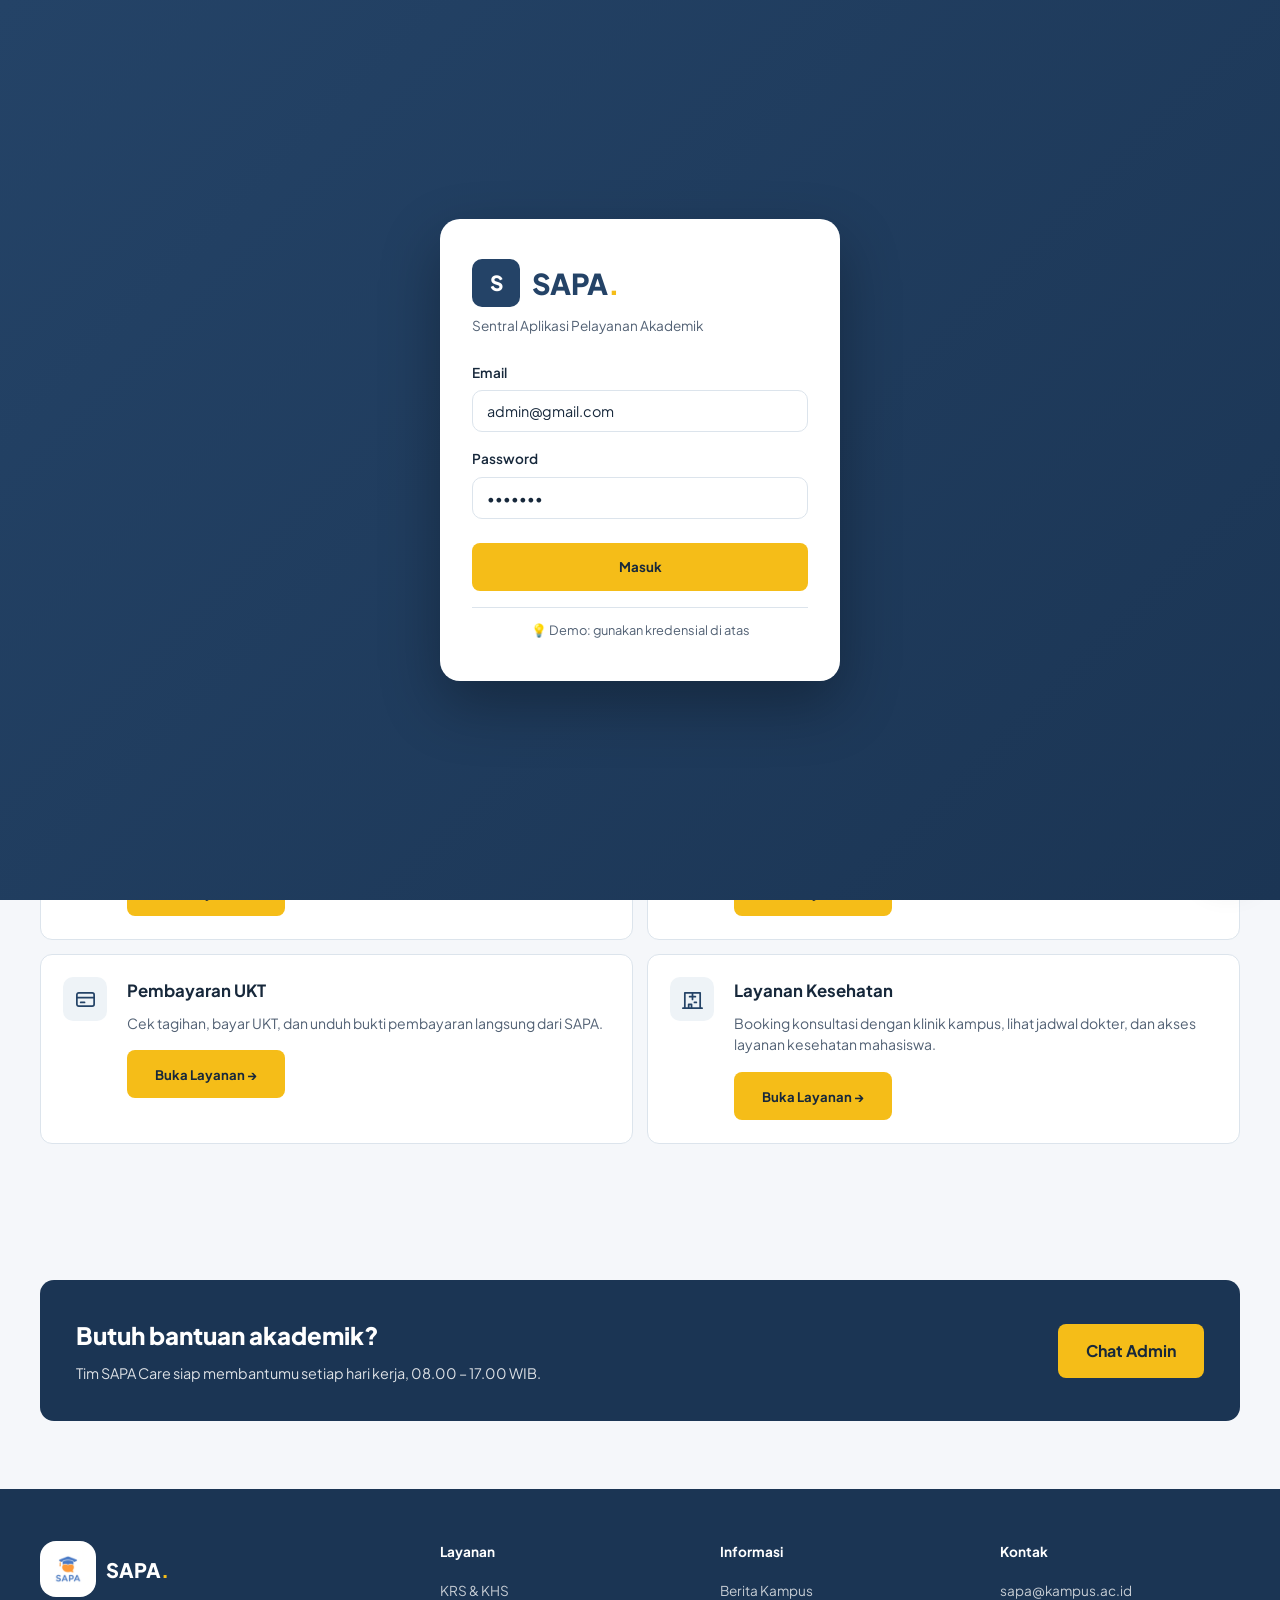
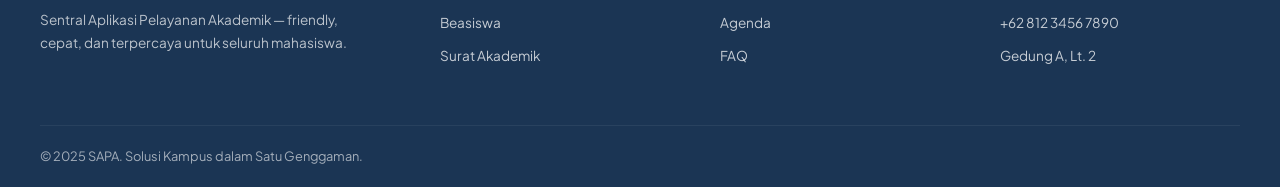
==== layanan.html @ d07b7230 "v 1.0" ====
<!doctype html>
<html lang="id">
  <head>
    <meta charset="UTF-8" />
    <meta name="viewport" content="width=device-width, initial-scale=1.0" />
    <title>Layanan — SAPA</title>
    <link rel="preconnect" href="https://fonts.googleapis.com" />
    <link
      href="https://fonts.googleapis.com/css2?family=Plus+Jakarta+Sans:wght@400;500;600;700;800&display=swap"
      rel="stylesheet"
    />
    <link rel="stylesheet" href="css/style.css" />
    <link rel="stylesheet" href="css/components.css" />
    <link rel="stylesheet" href="css/pages.css" />
    <link rel="stylesheet" href="css/refined.css" />
    <link rel="icon" type="image/png" href="logo.png" />
  </head>
  <body>
    <!-- Navbar (sama seperti index.html) -->
    <header class="navbar" id="navbar">
      <div class="container nav-inner">
        <a href="index.html" class="logo">
          <img src="logo.png" alt="SAPA Logo" />
          <span class="logo-text">SAPA<span class="logo-dot">.</span></span>
        </a>
        <nav class="nav-links" id="navLinks">
          <a href="index.html" class="nav-link">Beranda</a>
          <a href="layanan.html" class="nav-link active">Layanan</a>
          <a href="index.html#info-section" class="nav-link">Informasi</a>
          <a href="index.html#market" class="nav-link">Marketplace</a>
        </nav>
        <div class="nav-actions">
          <button class="icon-btn search-toggle" aria-label="Cari">
            <svg
              width="20"
              height="20"
              viewBox="0 0 24 24"
              fill="none"
              stroke="currentColor"
              stroke-width="2"
            >
              <circle cx="11" cy="11" r="8" />
              <path d="m21 21-4.35-4.35" />
            </svg>
          </button>
          <button class="theme-toggle" aria-label="Toggle tema">
            <svg
              class="icon-moon"
              viewBox="0 0 24 24"
              fill="none"
              stroke="currentColor"
              stroke-width="2"
            >
              <path d="M21 12.79A9 9 0 1 1 11.21 3 7 7 0 0 0 21 12.79z" />
            </svg>
            <svg
              class="icon-sun"
              viewBox="0 0 24 24"
              fill="none"
              stroke="currentColor"
              stroke-width="2"
            >
              <circle cx="12" cy="12" r="5" />
              <line x1="12" y1="1" x2="12" y2="3" />
              <line x1="12" y1="21" x2="12" y2="23" />
              <line x1="4.22" y1="4.22" x2="5.64" y2="5.64" />
              <line x1="18.36" y1="18.36" x2="19.78" y2="19.78" />
              <line x1="1" y1="12" x2="3" y2="12" />
              <line x1="21" y1="12" x2="23" y2="12" />
              <line x1="4.22" y1="19.78" x2="5.64" y2="18.36" />
              <line x1="18.36" y1="5.64" x2="19.78" y2="4.22" />
            </svg>
          </button>
          <button class="icon-btn notif-btn" aria-label="Notifikasi">
            <svg
              width="20"
              height="20"
              viewBox="0 0 24 24"
              fill="none"
              stroke="currentColor"
              stroke-width="2"
            >
              <path d="M18 8A6 6 0 0 0 6 8c0 7-3 9-3 9h18s-3-2-3-9" />
              <path d="M13.73 21a2 2 0 0 1-3.46 0" />
            </svg>
            <span class="notif-dot"></span>
          </button>
          <button
            class="icon-btn"
            id="cartBtn"
            aria-label="Keranjang"
            style="position: relative"
          >
            <svg
              width="20"
              height="20"
              viewBox="0 0 24 24"
              fill="none"
              stroke="currentColor"
              stroke-width="2"
            >
              <circle cx="9" cy="21" r="1" />
              <circle cx="20" cy="21" r="1" />
              <path
                d="M1 1h4l2.68 13.39a2 2 0 0 0 2 1.61h9.72a2 2 0 0 0 2-1.61L23 6H6"
              />
            </svg>
            <span
              id="cartBadge"
              style="
                position: absolute;
                top: 2px;
                right: 2px;
                background: #ef4444;
                color: #fff;
                font-size: 0.65rem;
                font-weight: 700;
                width: 16px;
                height: 16px;
                border-radius: 50%;
                display: none;
                place-items: center;
              "
              >0</span
            >
          </button>
          <a href="profil.html" class="avatar" aria-label="Menu profil">R</a>
        </div>
      </div>
    </header>

    <!-- Header Halaman -->
    <section class="page-header" id="mainContent" tabindex="-1">
      <div class="container">
        <span class="section-eyebrow">Layanan Akademik</span>
        <h1 class="page-title">Semua Layanan dalam Satu Tempat</h1>
        <p class="page-subtitle">
          Akses cepat ke seluruh layanan akademik dan kemahasiswaan SAPA.
        </p>
      </div>
    </section>

    <!-- Grid Layanan Lengkap -->
    <section class="section">
      <div class="container">
        <div class="services-grid services-grid-full">
          <div class="service-card service-card-detailed" id="service-krs" data-service="krs">
            <div
              class="service-icon"
              style="background: var(--primary-50); color: var(--primary)"
            >
              <svg aria-hidden="true" focusable="false" viewBox="0 0 24 24" fill="none" stroke="currentColor" stroke-width="1.8" stroke-linecap="round" stroke-linejoin="round"><rect x="5" y="4" width="14" height="18" rx="2"/><path d="M9 4V2h6v2M9 10h6M9 14h6M9 18h4"/></svg>
            </div>
            <div class="service-body">
              <h3>Isi KRS</h3>
              <p>
                Rencanakan dan ajukan Kartu Rencana Studi untuk semester
                berikutnya. Lihat mata kuliah yang tersedia dan sesuaikan dengan
                jadwalmu.
              </p>
              <button class="btn-primary btn-sm">Buka Layanan →</button>
            </div>
          </div>

          <div class="service-card service-card-detailed" id="service-khs" data-service="khs">
            <div
              class="service-icon"
              style="
                background: var(--secondary-50);
                color: var(--secondary-600);
              "
            >
              <svg aria-hidden="true" focusable="false" viewBox="0 0 24 24" fill="none" stroke="currentColor" stroke-width="1.8" stroke-linecap="round" stroke-linejoin="round"><path d="M4 20V5M4 20h17"/><path d="M8 16v-4M13 16V8M18 16v-7"/></svg>
            </div>
            <div class="service-body">
              <h3>Lihat KHS</h3>
              <p>
                Pantau nilai, IPK, dan capaian akademikmu secara real-time.
                Unduh transkrip nilai kapan saja.
              </p>
              <button class="btn-primary btn-sm">Buka Layanan →</button>
            </div>
          </div>

          <div class="service-card service-card-detailed" id="service-jadwal" data-service="jadwal">
            <div
              class="service-icon"
              style="background: #e8f5e9; color: #2e7d32"
            >
              <svg aria-hidden="true" focusable="false" viewBox="0 0 24 24" fill="none" stroke="currentColor" stroke-width="1.8" stroke-linecap="round" stroke-linejoin="round"><rect x="3" y="5" width="18" height="16" rx="2"/><path d="M16 3v4M8 3v4M3 10h18"/></svg>
            </div>
            <div class="service-body">
              <h3>Jadwal Kuliah</h3>
              <p>
                Lihat jadwal kuliah lengkap dengan informasi ruang, dosen, dan
                waktu. Atur pengingat agar tidak terlewat.
              </p>
              <button class="btn-primary btn-sm">Buka Layanan →</button>
            </div>
          </div>

          <div
            class="service-card service-card-detailed"
            id="service-beasiswa" data-service="beasiswa"
          >
            <div
              class="service-icon"
              style="background: #fff3e0; color: #e65100"
            >
              <svg aria-hidden="true" focusable="false" viewBox="0 0 24 24" fill="none" stroke="currentColor" stroke-width="1.8" stroke-linecap="round" stroke-linejoin="round"><path d="m2 8 10-5 10 5-10 5L2 8Z"/><path d="M6 10v5c3.5 3 8.5 3 12 0v-5M22 8v6"/></svg>
            </div>
            <div class="service-body">
              <h3>Beasiswa</h3>
              <p>
                Temukan beasiswa yang sesuai dengan profilmu. Ajukan langsung
                melalui SAPA dan pantau status pengajuan.
              </p>
              <button class="btn-primary btn-sm">Buka Layanan →</button>
            </div>
          </div>

          <div class="service-card service-card-detailed" id="service-surat" data-service="surat">
            <div
              class="service-icon"
              style="background: #e3f2fd; color: #1565c0"
            >
              <svg aria-hidden="true" focusable="false" viewBox="0 0 24 24" fill="none" stroke="currentColor" stroke-width="1.8" stroke-linecap="round" stroke-linejoin="round"><path d="M6 3h8l5 5v13H6zM14 3v5h5M9 13h7M9 17h7"/></svg>
            </div>
            <div class="service-body">
              <h3>Surat Akademik</h3>
              <p>
                Ajukan surat keterangan aktif kuliah, cuti akademik, atau surat
                keterangan lainnya secara digital.
              </p>
              <button class="btn-primary btn-sm">Buka Layanan →</button>
            </div>
          </div>

          <div
            class="service-card service-card-detailed"
            id="service-perpustakaan" data-service="perpustakaan"
          >
            <div
              class="service-icon"
              style="background: #f3e5f5; color: #6a1b9a"
            >
              <svg aria-hidden="true" focusable="false" viewBox="0 0 24 24" fill="none" stroke="currentColor" stroke-width="1.8" stroke-linecap="round" stroke-linejoin="round"><path d="M4 4h5v16H4zM11 3h5v17h-5zM18 5l4 1-3 14-4-1zM5.5 7h2M12.5 7h2"/></svg>
            </div>
            <div class="service-body">
              <h3>Perpustakaan</h3>
              <p>
                Cari katalog buku, pinjam, dan kembalikan buku secara digital.
                Lihat riwayat peminjamanmu.
              </p>
              <button class="btn-primary btn-sm">Buka Layanan →</button>
            </div>
          </div>

          <div
            class="service-card service-card-detailed"
            id="service-pembayaran" data-service="pembayaran"
          >
            <div
              class="service-icon"
              style="background: #eceff1; color: #37474f"
            >
              <svg aria-hidden="true" focusable="false" viewBox="0 0 24 24" fill="none" stroke="currentColor" stroke-width="1.8" stroke-linecap="round" stroke-linejoin="round"><rect x="3" y="5" width="18" height="14" rx="2"/><path d="M3 10h18M7 15h4"/></svg>
            </div>
            <div class="service-body">
              <h3>Pembayaran UKT</h3>
              <p>
                Cek tagihan, bayar UKT, dan unduh bukti pembayaran langsung dari
                SAPA.
              </p>
              <button class="btn-primary btn-sm">Buka Layanan →</button>
            </div>
          </div>

          <div
            class="service-card service-card-detailed"
            id="service-kesehatan" data-service="kesehatan"
          >
            <div
              class="service-icon"
              style="background: #fce4ec; color: #ad1457"
            >
              <svg aria-hidden="true" focusable="false" viewBox="0 0 24 24" fill="none" stroke="currentColor" stroke-width="1.8" stroke-linecap="round" stroke-linejoin="round"><path d="M4 21V5h16v16M2 21h20M9 9h6M12 6v6M8 21v-4h3v4M14 15h2"/></svg>
            </div>
            <div class="service-body">
              <h3>Layanan Kesehatan</h3>
              <p>
                Booking konsultasi dengan klinik kampus, lihat jadwal dokter,
                dan akses layanan kesehatan mahasiswa.
              </p>
              <button class="btn-primary btn-sm">Buka Layanan →</button>
            </div>
          </div>
        </div>
      </div>
    </section>

    <!-- CTA -->
    <section class="section">
      <div class="container">
        <div class="cta-box">
          <div>
            <h2>Butuh bantuan akademik?</h2>
            <p>
              Tim SAPA Care siap membantumu setiap hari kerja, 08.00 – 17.00
              WIB.
            </p>
          </div>
          <a href="#" class="btn-primary">Chat Admin</a>
        </div>
      </div>
    </section>

    <footer class="footer">
      <div class="container footer-grid">
        <div class="footer-brand">
          <a href="index.html" class="logo">
            <img src="logo.png" alt="SAPA Logo" />
            <span class="logo-text">SAPA<span class="logo-dot">.</span></span>
          </a>
          <p>
            Sentral Aplikasi Pelayanan Akademik — friendly, cepat, dan
            terpercaya untuk seluruh mahasiswa.
          </p>
        </div>
        <div class="footer-col">
          <h4>Layanan</h4>
          <a href="layanan.html">KRS & KHS</a>
          <a href="layanan.html">Beasiswa</a>
          <a href="layanan.html">Surat Akademik</a>
        </div>
        <div class="footer-col">
          <h4>Informasi</h4>
          <a href="#">Berita Kampus</a>
          <a href="#">Agenda</a>
          <a href="#">FAQ</a>
        </div>
        <div class="footer-col">
          <h4>Kontak</h4>
          <a href="mailto:sapa@kampus.ac.id">sapa@kampus.ac.id</a>
          <a href="tel:+6281234567890">+62 812 3456 7890</a>
          <span>Gedung A, Lt. 2</span>
        </div>
      </div>
      <div class="footer-bottom container">
        <span>© 2025 SAPA. Solusi Kampus dalam Satu Genggaman.</span>
      </div>
    </footer>

    <button class="floating-help" aria-label="Bantuan">
      <svg
        width="24"
        height="24"
        viewBox="0 0 24 24"
        fill="none"
        stroke="currentColor"
        stroke-width="2"
      >
        <path
          d="M21 15a2 2 0 0 1-2 2H7l-4 4V5a2 2 0 0 1 2-2h14a2 2 0 0 1 2 2z"
        />
      </svg>
    </button>

    <nav class="mobile-nav">
      <a href="index.html" class="mobile-nav-link">
        <svg
          width="22"
          height="22"
          viewBox="0 0 24 24"
          fill="none"
          stroke="currentColor"
          stroke-width="2"
        >
          <path d="m3 9 9-7 9 7v11a2 2 0 0 1-2 2H5a2 2 0 0 1-2-2z" />
          <polyline points="9 22 9 12 15 12 15 22" />
        </svg>
        <span>Beranda</span>
      </a>
      <a href="layanan.html" class="mobile-nav-link active">
        <svg
          width="22"
          height="22"
          viewBox="0 0 24 24"
          fill="none"
          stroke="currentColor"
          stroke-width="2"
        >
          <rect x="3" y="3" width="7" height="7" />
          <rect x="14" y="3" width="7" height="7" />
          <rect x="14" y="14" width="7" height="7" />
          <rect x="3" y="14" width="7" height="7" />
        </svg>
        <span>Layanan</span>
      </a>
      <a href="index.html#info-section" class="mobile-nav-link">
        <svg
          width="22"
          height="22"
          viewBox="0 0 24 24"
          fill="none"
          stroke="currentColor"
          stroke-width="2"
        >
          <circle cx="12" cy="12" r="10" />
          <line x1="12" y1="16" x2="12" y2="12" />
          <line x1="12" y1="8" x2="12.01" y2="8" />
        </svg>
        <span>Info</span>
      </a>
      <a href="index.html#market" class="mobile-nav-link">
        <svg
          width="22"
          height="22"
          viewBox="0 0 24 24"
          fill="none"
          stroke="currentColor"
          stroke-width="2"
        >
          <path d="M6 2 3 6v14a2 2 0 0 0 2 2h14a2 2 0 0 0 2-2V6l-3-4z" />
          <line x1="3" y1="6" x2="21" y2="6" />
          <path d="M16 10a4 4 0 0 1-8 0" />
        </svg>
        <span>Toko</span>
      </a>
      <a href="profil.html" class="mobile-nav-link">
        <svg
          width="22"
          height="22"
          viewBox="0 0 24 24"
          fill="none"
          stroke="currentColor"
          stroke-width="2"
        >
          <path d="M20 21v-2a4 4 0 0 0-4-4H8a4 4 0 0 0-4 4v2" />
          <circle cx="12" cy="7" r="4" />
        </svg>
        <span>Profil</span>
      </a>
    </nav>
    <script src="js/data.js"></script>
    <script src="js/app.js"></script>
    <script src="js/enhance.js"></script>
    <script>
      document.addEventListener("DOMContentLoaded", () => {
        setTimeout(() => {
          // PERBAIKAN: Nama key disesuaikan dengan data-service di HTML
          const map = {
            krs: openKRS,
            khs: openKHS,
            jadwal: openJadwal,
            beasiswa: openBeasiswa,
            surat: openSurat,
            perpustakaan: openPerpus, 
            pembayaran: openUKT,      
            kesehatan: openKesehatan,
          };
          document.querySelectorAll("[data-service]").forEach((card) => {
            card.style.cursor = "pointer";
            card.onclick = () => {
              const fn = map[card.dataset.service];
              if (fn) fn();
            };
          });
        }, 300);
      });
    </script>
  </body>
</html>
---- css/style.css ----
/* ============ RESET & BASE ============ */
*, *::before, *::after { box-sizing: border-box; margin: 0; padding: 0; }

:root {
  --primary: #244367;
  --primary-600: #2E527C;
  --primary-700: #1B3554;
  --primary-50: #EEF2F7;
  --secondary: #FFC107;
  --secondary-600: #E6AC00;
  --secondary-50: #FFF8E1;
  --bg: #F4F6FA;
  --surface: #FFFFFF;
  --text: #1A2433;
  --text-muted: #64748B;
  --border: #E5EAF1;
  --success: #10B981;
  --danger: #EF4444;
  --radius-sm: 10px;
  --radius: 16px;
  --radius-lg: 24px;
  --shadow-sm: 0 1px 3px rgba(36,67,103,0.08);
  --shadow: 0 4px 16px rgba(36,67,103,0.08);
  --shadow-lg: 0 12px 40px rgba(36,67,103,0.14);
  --font: 'Plus Jakarta Sans', sans-serif;
}

html { scroll-behavior: smooth; }

body {
  font-family: var(--font);
  background: var(--bg);
  color: var(--text);
  line-height: 1.6;
  -webkit-font-smoothing: antialiased;
}

a { text-decoration: none; color: inherit; }
img { max-width: 100%; display: block; }
button { font-family: inherit; cursor: pointer; border: none; background: none; }
s { color: var(--text-muted); font-size: 0.85em; }

.container {
  width: min(1200px, 100% - 48px);
  margin-inline: auto;
}

/* ============ NAVBAR ============ */
.navbar {
  position: sticky;
  top: 0;
  z-index: 100;
  background: rgba(255,255,255,0.85);
  backdrop-filter: blur(16px);
  border-bottom: 1px solid var(--border);
}

.nav-inner {
  display: flex;
  align-items: center;
  justify-content: space-between;
  height: 72px;
}

.logo {
  display: flex;
  align-items: center;
  gap: 10px;
  font-weight: 800;
  font-size: 1.25rem;
}

.logo-mark {
  width: 36px;
  height: 36px;
  background: var(--primary);
  color: #fff;
  border-radius: 10px;
  display: grid;
  place-items: center;
  font-weight: 800;
}

.logo-dot { color: var(--secondary); }

.nav-links {
  display: flex;
  gap: 32px;
  align-items: center;
}

.nav-link {
  font-size: 0.925rem;
  font-weight: 500;
  color: var(--text-muted);
  transition: color 0.2s;
  position: relative;
}

.nav-link:hover, .nav-link.active { color: var(--primary); }

.nav-link.active::after {
  content: '';
  position: absolute;
  bottom: -6px;
  left: 0;
  width: 100%;
  height: 2px;
  background: var(--secondary);
  border-radius: 2px;
}

.nav-actions {
  display: flex;
  align-items: center;
  gap: 12px;
}

.icon-btn {
  width: 40px;
  height: 40px;
  border-radius: 50%;
  display: grid;
  place-items: center;
  color: var(--text-muted);
  transition: background 0.2s, color 0.2s;
  position: relative;
}

.icon-btn:hover { background: var(--primary-50); color: var(--primary); }

.notif-dot {
  position: absolute;
  top: 8px;
  right: 8px;
  width: 8px;
  height: 8px;
  background: var(--danger);
  border-radius: 50%;
  border: 2px solid #fff;
}

.avatar {
  width: 40px;
  height: 40px;
  border-radius: 50%;
  background: var(--primary);
  color: #fff;
  display: grid;
  place-items: center;
  font-weight: 700;
  font-size: 0.95rem;
}

.hamburger {
  display: none;
  flex-direction: column;
  gap: 5px;
  padding: 8px;
}

.hamburger span {
  width: 22px;
  height: 2px;
  background: var(--text);
  border-radius: 2px;
  transition: 0.3s;
}

/* ============ HERO ============ */
.hero { padding: 72px 0 48px; }

.hero-grid {
  display: grid;
  grid-template-columns: 1.1fr 0.9fr;
  gap: 64px;
  align-items: center;
}

.badge-pill {
  display: inline-block;
  background: var(--secondary-50);
  color: var(--secondary-600);
  font-size: 0.8rem;
  font-weight: 600;
  padding: 6px 16px;
  border-radius: 100px;
  margin-bottom: 20px;
}

.hero-title {
  font-size: clamp(2rem, 4.5vw, 3.2rem);
  font-weight: 800;
  line-height: 1.15;
  letter-spacing: -0.02em;
  margin-bottom: 20px;
}

.text-gradient {
  background: linear-gradient(135deg, var(--primary), var(--primary-600));
  -webkit-background-clip: text;
  -webkit-text-fill-color: transparent;
}

.hero-desc {
  color: var(--text-muted);
  font-size: 1.05rem;
  max-width: 52ch;
  margin-bottom: 28px;
}

.hero-search {
  position: relative;
  display: flex;
  align-items: center;
  background: var(--surface);
  border: 1.5px solid var(--border);
  border-radius: var(--radius);
  padding: 4px 6px 4px 16px;
  box-shadow: var(--shadow-sm);
  max-width: 520px;
}

.hero-search:focus-within {
  border-color: var(--primary);
  box-shadow: 0 0 0 4px rgba(36,67,103,0.08);
}

.search-icon { color: var(--text-muted); flex-shrink: 0; }

.hero-search input {
  flex: 1;
  border: none;
  outline: none;
  padding: 12px 12px;
  font-family: inherit;
  font-size: 0.95rem;
  background: transparent;
}

.search-kbd {
  font-size: 0.75rem;
  color: var(--text-muted);
  background: var(--bg);
  padding: 4px 8px;
  border-radius: 6px;
  border: 1px solid var(--border);
  margin-right: 6px;
}

.search-suggestions {
  position: absolute;
  top: calc(100% + 8px);
  left: 0;
  right: 0;
  background: var(--surface);
  border-radius: var(--radius-sm);
  box-shadow: var(--shadow-lg);
  padding: 8px;
  display: none;
  z-index: 20;
}

.search-suggestions.active { display: block; }

.search-suggestions a {
  display: block;
  padding: 10px 12px;
  border-radius: 8px;
  font-size: 0.9rem;
  transition: background 0.15s;
}

.search-suggestions a:hover { background: var(--primary-50); }

.hero-tags {
  display: flex;
  flex-wrap: wrap;
  align-items: center;
  gap: 8px;
  margin-top: 16px;
  font-size: 0.85rem;
  color: var(--text-muted);
}

.hero-tags a {
  background: var(--surface);
  border: 1px solid var(--border);
  padding: 4px 12px;
  border-radius: 100px;
  font-weight: 500;
  transition: 0.2s;
}

.hero-tags a:hover {
  background: var(--primary);
  color: #fff;
  border-color: var(--primary);
}

/* Student Card */
.student-card {
  background: var(--surface);
  border-radius: var(--radius-lg);
  padding: 24px;
  box-shadow: var(--shadow-lg);
  border: 1px solid var(--border);
}

.student-card-header {
  display: flex;
  align-items: center;
  gap: 12px;
  margin-bottom: 20px;
}

.student-avatar {
  width: 48px;
  height: 48px;
  border-radius: 14px;
  background: linear-gradient(135deg, var(--primary), var(--primary-600));
  color: #fff;
  display: grid;
  place-items: center;
  font-weight: 800;
  font-size: 1.1rem;
}

.student-card-header strong { display: block; font-size: 0.95rem; }
.student-card-header span { font-size: 0.8rem; color: var(--text-muted); }

.status-badge {
  margin-left: auto;
  background: #E8F5E9;
  color: #2E7D32;
  font-size: 0.72rem;
  font-weight: 600;
  padding: 4px 10px;
  border-radius: 100px;
}

.student-stats {
  display: grid;
  grid-template-columns: 1fr 1fr;
  gap: 12px;
  margin-bottom: 20px;
}

.mini-stat {
  background: var(--bg);
  border-radius: var(--radius-sm);
  padding: 14px;
}

.mini-stat-label { font-size: 0.75rem; color: var(--text-muted); display: block; }
.mini-stat-value { font-size: 1.25rem; font-weight: 800; color: var(--primary); }

.student-notifs { display: flex; flex-direction: column; gap: 8px; margin-bottom: 20px; }

.notif-item {
  font-size: 0.82rem;
  padding: 10px 12px;
  border-radius: 10px;
  display: flex;
  align-items: center;
  gap: 8px;
}

.notif-item.success { background: #E8F5E9; color: #2E7D32; }
.notif-item.warning { background: #FFF8E1; color: #B45309; }

.next-class {
  border-top: 1px solid var(--border);
  padding-top: 16px;
  font-size: 0.82rem;
}

.next-class span { color: var(--text-muted); display: block; }
.next-class strong { color: var(--primary); }

/* ============ STATS BAR ============ */
.stats-bar { padding: 32px 0; }

.stats-grid {
  display: grid;
  grid-template-columns: repeat(4, 1fr);
  gap: 24px;
  background: var(--surface);
  border-radius: var(--radius-lg);
  padding: 32px;
  box-shadow: var(--shadow);
  border: 1px solid var(--border);
}

.stat-item { text-align: center; }

.stat-number {
  display: block;
  font-size: 1.75rem;
  font-weight: 800;
  color: var(--primary);
}

.stat-label { font-size: 0.82rem; color: var(--text-muted); }

/* ============ SECTION ============ */
.section { padding: 64px 0; }
.section-alt { background: var(--surface); }

.section-head {
  display: flex;
  justify-content: space-between;
  align-items: flex-end;
  gap: 24px;
  margin-bottom: 36px;
}

.section-eyebrow {
  font-size: 0.8rem;
  font-weight: 700;
  text-transform: uppercase;
  letter-spacing: 0.08em;
  color: var(--secondary-600);
  display: block;
  margin-bottom: 6px;
}

.section-title {
  font-size: clamp(1.5rem, 2.5vw, 2rem);
  font-weight: 800;
  letter-spacing: -0.01em;
}

.link-arrow {
  font-size: 0.9rem;
  font-weight: 600;
  color: var(--primary);
  white-space: nowrap;
  transition: gap 0.2s;
}

.link-arrow:hover { color: var(--secondary-600); }

/* ============ SERVICES GRID ============ */
.services-grid {
  display: grid;
  grid-template-columns: repeat(3, 1fr);
  gap: 20px;
}

.service-card {
  background: var(--surface);
  border: 1px solid var(--border);
  border-radius: var(--radius);
  padding: 28px 24px;
  position: relative;
  transition: transform 0.25s, box-shadow 0.25s, border-color 0.25s;
}

.service-card:hover {
  transform: translateY(-4px);
  box-shadow: var(--shadow-lg);
  border-color: transparent;
}

.service-icon {
  width: 52px;
  height: 52px;
  border-radius: 14px;
  display: grid;
  place-items: center;
  font-size: 1.4rem;
  margin-bottom: 16px;
}

.service-card h3 { font-size: 1.05rem; font-weight: 700; margin-bottom: 8px; }
.service-card p { font-size: 0.875rem; color: var(--text-muted); margin-bottom: 16px; }

.service-arrow {
  position: absolute;
  bottom: 24px;
  right: 24px;
  font-size: 1.1rem;
  color: var(--primary);
  opacity: 0;
  transform: translateX(-6px);
  transition: 0.25s;
}

.service-card:hover .service-arrow { opacity: 1; transform: translateX(0); }

/* Detailed service cards (halaman layanan) */
.services-grid-full { grid-template-columns: repeat(2, 1fr); }

.service-card-detailed {
  display: flex;
  gap: 20px;
  align-items: flex-start;
}

.service-card-detailed .service-icon { flex-shrink: 0; }

.service-body { flex: 1; }

.btn-sm {
  padding: 8px 18px;
  font-size: 0.82rem;
  border-radius: 10px;
}

/* ============ NEWS ============ */
.news-grid {
  display: grid;
  grid-template-columns: 1.2fr 0.8fr;
  gap: 32px;
}

.news-featured {
  background: var(--bg);
  border-radius: var(--radius-lg);
  padding: 32px;
  display: flex;
  flex-direction: column;
  gap: 12px;
}

.news-tag {
  display: inline-block;
  background: var(--secondary-50);
  color: var(--secondary-600);
  font-size: 0.72rem;
  font-weight: 700;
  padding: 4px 12px;
  border-radius: 100px;
  width: fit-content;
}

.news-featured h3 { font-size: 1.3rem; font-weight: 700; line-height: 1.35; }
.news-featured p { font-size: 0.9rem; color: var(--text-muted); }
.news-date { font-size: 0.8rem; color: var(--text-muted); margin-top: auto; }

.news-list { display: flex; flex-direction: column; gap: 4px; }

.news-item {
  padding: 16px 0;
  border-bottom: 1px solid var(--border);
  display: flex;
  flex-direction: column;
  gap: 4px;
  transition: padding-left 0.2s;
}

.news-item:hover { padding-left: 8px; }
.news-item:last-child { border-bottom: none; }

.news-item-date { font-size: 0.75rem; color: var(--text-muted); }
.news-item h4 { font-size: 0.92rem; font-weight: 600; line-height: 1.4; }

/* ============ PRODUCTS ============ */
.product-grid {
  display: grid;
  grid-template-columns: repeat(4, 1fr);
  gap: 20px;
}

.product-card {
  background: var(--surface);
  border: 1px solid var(--border);
  border-radius: var(--radius);
  padding: 16px;
  transition: transform 0.25s, box-shadow 0.25s;
}

.product-card:hover { transform: translateY(-4px); box-shadow: var(--shadow-lg); }

.product-img {
  aspect-ratio: 4/3;
  border-radius: 12px;
  display: grid;
  place-items: center;
  font-size: 2.5rem;
  margin-bottom: 14px;
}

.product-cat {
  font-size: 0.72rem;
  font-weight: 600;
  color: var(--secondary-600);
  text-transform: uppercase;
  letter-spacing: 0.05em;
}

.product-card h4 { font-size: 0.92rem; font-weight: 700; margin: 4px 0 8px; }

.product-price { display: flex; align-items: baseline; gap: 8px; margin-bottom: 12px; }
.product-price strong { font-size: 1rem; color: var(--primary); }
.product-price s { font-size: 0.78rem; }

.btn-add {
  width: 100%;
  padding: 10px;
  border-radius: 10px;
  background: var(--primary-50);
  color: var(--primary);
  font-weight: 600;
  font-size: 0.82rem;
  transition: 0.2s;
}

.btn-add:hover { background: var(--primary); color: #fff; }

/* ============ CTA ============ */
.cta-box {
  background: linear-gradient(135deg, var(--primary), var(--primary-700));
  border-radius: var(--radius-lg);
  padding: 48px;
  display: flex;
  align-items: center;
  justify-content: space-between;
  gap: 32px;
  color: #fff;
}

.cta-box h2 { font-size: 1.5rem; font-weight: 800; margin-bottom: 6px; }
.cta-box p { font-size: 0.9rem; opacity: 0.85; }

.btn-primary {
  display: inline-flex;
  align-items: center;
  justify-content: center;
  gap: 8px;
  background: var(--secondary);
  color: var(--primary-700);
  font-weight: 700;
  padding: 14px 28px;
  border-radius: 12px;
  transition: 0.2s;
  white-space: nowrap;
}

.btn-primary:hover { background: var(--secondary-600); transform: translateY(-2px); }

/* ============ FOOTER ============ */
.footer {
  background: var(--primary-700);
  color: #fff;
  padding-top: 64px;
}

.footer-grid {
  display: grid;
  grid-template-columns: 1.5fr 1fr 1fr 1fr;
  gap: 40px;
  padding-bottom: 48px;
}

.footer-brand p { font-size: 0.85rem; opacity: 0.7; margin-top: 12px; max-width: 32ch; }

.footer-col h4 { font-size: 0.85rem; font-weight: 700; margin-bottom: 16px; }
.footer-col a, .footer-col span {
  display: block;
  font-size: 0.85rem;
  opacity: 0.75;
  margin-bottom: 10px;
  transition: opacity 0.2s;
}
.footer-col a:hover { opacity: 1; }

.footer-bottom {
  border-top: 1px solid rgba(255,255,255,0.1);
  padding: 20px 0;
  font-size: 0.8rem;
  opacity: 0.6;
}

/* ============ FLOATING HELP ============ */
.floating-help {
  position: fixed;
  bottom: 24px;
  right: 24px;
  width: 56px;
  height: 56px;
  border-radius: 50%;
  background: var(--secondary);
  color: var(--primary-700);
  display: grid;
  place-items: center;
  box-shadow: var(--shadow-lg);
  z-index: 90;
  transition: transform 0.2s;
}

.floating-help:hover { transform: scale(1.08); }

/* ============ PAGE HEADER ============ */
.page-header {
  padding: 56px 0 40px;
  background: var(--surface);
  border-bottom: 1px solid var(--border);
}

.page-title {
  font-size: clamp(1.8rem, 3.5vw, 2.5rem);
  font-weight: 800;
  margin-bottom: 8px;
}

.page-subtitle { color: var(--text-muted); font-size: 1rem; }

/* ============ MOBILE NAV ============ */
.mobile-nav { display: none; }

/* ============ RESPONSIVE ============ */
@media (max-width: 1024px) {
  .hero-grid { grid-template-columns: 1fr; gap: 40px; }
  .hero-visual { order: -1; max-width: 420px; }
  .services-grid { grid-template-columns: repeat(2, 1fr); }
  .product-grid { grid-template-columns: repeat(2, 1fr); }
  .footer-grid { grid-template-columns: repeat(2, 1fr); }
  .news-grid { grid-template-columns: 1fr; }
  .stats-grid { grid-template-columns: repeat(2, 1fr); }
  .services-grid-full { grid-template-columns: 1fr; }
}

@media (max-width: 768px) {
  .container { width: calc(100% - 32px); }

  .nav-links { display: none; }
  .hamburger { display: flex; }

  .hero { padding: 48px 0 32px; }
  .hero-title { font-size: 1.9rem; }

  .services-grid { grid-template-columns: 1fr; }
  .product-grid { grid-template-columns: repeat(2, 1fr); }
  .section { padding: 48px 0; }
  .section-head { flex-direction: column; align-items: flex-start; gap: 12px; }

  .cta-box { flex-direction: column; text-align: center; padding: 32px 24px; }

  .footer-grid { grid-template-columns: 1fr; gap: 32px; }

  .mobile-nav {
    display: flex;
    position: fixed;
    bottom: 0;
    left: 0;
    right: 0;
    background: var(--surface);
    border-top: 1px solid var(--border);
    padding: 8px 0;
    z-index: 100;
    justify-content: space-around;
    backdrop-filter: blur(12px);
    background: rgba(255,255,255,0.92);
  }

  .mobile-nav-link {
    display: flex;
    flex-direction: column;
    align-items: center;
    gap: 2px;
    font-size: 0.65rem;
    font-weight: 600;
    color: var(--text-muted);
    padding: 4px 12px;
    border-radius: 10px;
    transition: color 0.2s;
  }

  .mobile-nav-link.active { color: var(--primary); }

  .floating-help { bottom: 80px; right: 16px; width: 48px; height: 48px; }

  .page-header { padding: 40px 0 32px; }
}

@media (max-width: 480px) {
  .product-grid { grid-template-columns: 1fr; }
  .stats-grid { grid-template-columns: 1fr; gap: 16px; }
  .student-stats { grid-template-columns: 1fr; }
}

/* ============================================================
   DARK MODE
   ============================================================ */
[data-theme="dark"] {
  --bg: #0F172A;
  --surface: #1E293B;
  --text: #F1F5F9;
  --text-muted: #94A3B8;
  --border: #334155;
  --primary-50: #1E3A5F;
  --primary: #60A5FA;
  --primary-600: #3B82F6;
  --primary-700: #1E40AF;
  --secondary: #FBBF24;
  --secondary-600: #F59E0B;
  --secondary-50: #422006;
  --shadow-sm: 0 1px 3px rgba(0,0,0,0.3);
  --shadow: 0 4px 16px rgba(0,0,0,0.3);
  --shadow-lg: 0 12px 40px rgba(0,0,0,0.5);
}

[data-theme="dark"] .navbar {
  background: rgba(15, 23, 42, 0.85);
}

[data-theme="dark"] .login-screen {
  background: linear-gradient(135deg, #0F172A, #1E3A5F);
}

[data-theme="dark"] .product-img,
[data-theme="dark"] .cart-item-img {
  filter: brightness(0.9);
}

[data-theme="dark"] .footer {
  background: #020617;
}

[data-theme="dark"] .toast {
  background: #1E293B;
  color: #F1F5F9;
}

/* Reduced motion */
@media (prefers-reduced-motion: reduce) {
  *, *::before, *::after {
    animation-duration: 0.01ms !important;
    animation-iteration-count: 1 !important;
    transition-duration: 0.01ms !important;
    scroll-behavior: auto !important;
  }
}

/* Skip link */
.skip-link {
  position: absolute;
  top: -40px;
  left: 8px;
  background: var(--primary);
  color: #fff;
  padding: 8px 16px;
  border-radius: 8px;
  z-index: 100000;
  font-weight: 600;
  transition: top 0.2s;
}
.skip-link:focus { top: 8px; }

/* ============================================================
   PRINT
   ============================================================ */
@media print {
  .navbar, .footer, .floating-help, .mobile-nav,
  .toast-container, .modal-footer, .drawer-header button,
  .notif-btn, .icon-btn, .skip-link { display: none !important; }

  .modal-backdrop {
    position: static !important;
    background: none !important;
    padding: 0 !important;
  }
  .modal {
    box-shadow: none !important;
    max-height: none !important;
    transform: none !important;
  }
  body { background: #fff !important; color: #000 !important; }
  .data-table { font-size: 11pt; }
  .data-table th, .data-table td { border-color: #ccc !important; }
}

.logo {
  display: flex;
  align-items: center;
  text-decoration: none;
}

.logo img {
  height: 48px; 
  width: auto;
  object-fit: contain;
  transition: transform 0.2s ease;
  border-radius: 16px;
}

.logo img:hover {
  transform: scale(1.05);
}

.footer-brand .logo img {
  height: 56px;
  border-radius: 16px;
}
---- css/components.css ----
/* ============ TOAST ============ */
.toast-container {
  position: fixed;
  top: 88px;
  right: 24px;
  z-index: 10000;
  display: flex;
  flex-direction: column;
  gap: 10px;
  pointer-events: none;
}

.toast {
  display: flex;
  align-items: center;
  gap: 10px;
  background: var(--surface);
  padding: 14px 18px;
  border-radius: 12px;
  box-shadow: 0 8px 30px rgba(0,0,0,0.15);
  font-size: 0.9rem;
  font-weight: 500;
  min-width: 260px;
  max-width: 400px;
  opacity: 0;
  transform: translateX(20px);
  transition: all 0.3s;
  pointer-events: auto;
  border-left: 4px solid var(--primary);
}

.toast.show { opacity: 1; transform: translateX(0); }
.toast-success { border-left-color: #10B981; }
.toast-error { border-left-color: #EF4444; }
.toast-warning { border-left-color: #F59E0B; }
.toast-info { border-left-color: #3B82F6; }

.toast-icon {
  width: 24px;
  height: 24px;
  border-radius: 50%;
  display: grid;
  place-items: center;
  font-weight: 700;
  font-size: 0.75rem;
  flex-shrink: 0;
}

.toast-success .toast-icon { background: #D1FAE5; color: #059669; }
.toast-error .toast-icon { background: #FEE2E2; color: #DC2626; }
.toast-warning .toast-icon { background: #FEF3C7; color: #D97706; }
.toast-info .toast-icon { background: #DBEAFE; color: #2563EB; }

/* ============ MODAL ============ */
.modal-backdrop {
  position: fixed;
  inset: 0;
  background: rgba(15, 23, 42, 0.6);
  backdrop-filter: blur(4px);
  z-index: 9999;
  display: grid;
  place-items: center;
  padding: 20px;
  opacity: 0;
  transition: opacity 0.25s;
}

.modal-backdrop.show { opacity: 1; }

.modal {
  background: var(--surface);
  border-radius: 20px;
  width: 100%;
  max-width: 560px;
  max-height: 90vh;
  display: flex;
  flex-direction: column;
  box-shadow: 0 24px 60px rgba(0,0,0,0.25);
  transform: scale(0.95);
  transition: transform 0.25s;
}

.modal-backdrop.show .modal { transform: scale(1); }
.modal-sm { max-width: 400px; }
.modal-lg { max-width: 900px; }
.modal-md { max-width: 640px; }

.modal-header {
  display: flex;
  align-items: center;
  justify-content: space-between;
  padding: 20px 24px;
  border-bottom: 1px solid var(--border);
}

.modal-header h3 {
  font-size: 1.15rem;
  font-weight: 800;
  color: var(--primary);
}

.modal-close {
  width: 32px;
  height: 32px;
  border-radius: 8px;
  font-size: 1rem;
  color: var(--text-muted);
  transition: 0.2s;
}

.modal-close:hover { background: var(--bg); color: var(--text); }

.modal-body {
  padding: 24px;
  overflow-y: auto;
  flex: 1;
}

.modal-footer {
  padding: 16px 24px;
  border-top: 1px solid var(--border);
  display: flex;
  justify-content: flex-end;
  gap: 10px;
}

/* ============ DRAWER ============ */
.drawer-backdrop {
  position: fixed;
  inset: 0;
  background: rgba(15, 23, 42, 0.5);
  z-index: 9999;
  opacity: 0;
  transition: opacity 0.25s;
}

.drawer-backdrop.show { opacity: 1; }

.drawer {
  position: fixed;
  top: 0;
  bottom: 0;
  right: 0;
  width: min(420px, 100%);
  background: var(--surface);
  display: flex;
  flex-direction: column;
  transform: translateX(100%);
  transition: transform 0.3s;
}

.drawer-backdrop.show .drawer { transform: translateX(0); }

.drawer-left { right: auto; left: 0; transform: translateX(-100%); }
.drawer-backdrop.show .drawer-left { transform: translateX(0); }

.drawer-header {
  padding: 20px 24px;
  border-bottom: 1px solid var(--border);
  display: flex;
  align-items: center;
  justify-content: space-between;
}

.drawer-header h3 { font-size: 1.1rem; font-weight: 800; color: var(--primary); }

.drawer-body {
  flex: 1;
  overflow-y: auto;
  padding: 20px 24px;
}

/* ============ FORMS ============ */
.form-group {
  margin-bottom: 16px;
}

.form-group label {
  display: block;
  font-size: 0.85rem;
  font-weight: 600;
  margin-bottom: 6px;
  color: var(--text);
}

.form-input, .form-select, .form-textarea {
  width: 100%;
  padding: 11px 14px;
  border: 1.5px solid var(--border);
  border-radius: 10px;
  font-family: inherit;
  font-size: 0.9rem;
  background: var(--surface);
  color: var(--text);
  transition: 0.2s;
}

.form-input:focus, .form-select:focus, .form-textarea:focus {
  outline: none;
  border-color: var(--primary);
  box-shadow: 0 0 0 4px rgba(36,67,103,0.08);
}

.form-textarea { resize: vertical; min-height: 80px; }
.form-row { display: grid; grid-template-columns: 1fr 1fr; gap: 12px; }

/* ============ BADGES ============ */
.badge {
  display: inline-flex;
  align-items: center;
  padding: 4px 10px;
  border-radius: 100px;
  font-size: 0.72rem;
  font-weight: 600;
  white-space: nowrap;
}

.badge-success { background: #D1FAE5; color: #059669; }
.badge-warning { background: #FEF3C7; color: #D97706; }
.badge-danger { background: #FEE2E2; color: #DC2626; }
.badge-info { background: #DBEAFE; color: #2563EB; }

/* ============ BUTTONS ============ */
.btn-ghost {
  display: inline-flex;
  align-items: center;
  justify-content: center;
  gap: 6px;
  padding: 10px 20px;
  background: transparent;
  color: var(--text-muted);
  font-weight: 600;
  font-size: 0.85rem;
  border-radius: 10px;
  border: 1.5px solid var(--border);
  transition: 0.2s;
}

.btn-ghost:hover { background: var(--bg); color: var(--text); }

.btn-primary:disabled, .btn-add:disabled, button:disabled {
  opacity: 0.5;
  cursor: not-allowed;
}

/* ============ LOGIN ============ */
.login-screen {
  position: fixed;
  inset: 0;
  z-index: 10001;
  background: linear-gradient(135deg, var(--primary), var(--primary-700));
  display: grid;
  place-items: center;
  padding: 24px;
}

.login-card {
  background: var(--surface);
  padding: 40px 32px;
  border-radius: 20px;
  width: 100%;
  max-width: 400px;
  box-shadow: 0 24px 60px rgba(0,0,0,0.3);
}

.login-brand {
  display: flex;
  align-items: center;
  gap: 12px;
  margin-bottom: 8px;
}

.login-brand h1 {
  font-size: 1.8rem;
  font-weight: 800;
  color: var(--primary);
  letter-spacing: -0.02em;
}

.login-sub {
  color: var(--text-muted);
  font-size: 0.85rem;
  margin-bottom: 24px;
}

.login-form { margin-bottom: 16px; }

.login-form .btn-primary {
  margin-top: 8px;
}

.login-hint {
  text-align: center;
  font-size: 0.8rem;
  color: var(--text-muted);
  padding-top: 12px;
  border-top: 1px solid var(--border);
}

/* ============ KRS ============ */
.krs-header {
  background: var(--bg);
  border-radius: 14px;
  padding: 16px;
  margin-bottom: 20px;
}

.krs-info { display: flex; align-items: center; justify-content: space-between; }
.krs-sks { display: flex; align-items: baseline; gap: 4px; }
.krs-sks-value { font-size: 1.8rem; font-weight: 800; color: var(--primary); }
.krs-sks-label { font-size: 0.85rem; color: var(--text-muted); }

.krs-tabs { display: flex; gap: 8px; margin-bottom: 16px; }

.krs-tab {
  padding: 8px 16px;
  border-radius: 100px;
  font-size: 0.85rem;
  font-weight: 600;
  background: var(--bg);
  color: var(--text-muted);
  transition: 0.2s;
}

.krs-tab.active { background: var(--primary); color: #fff; }

.krs-list { display: flex; flex-direction: column; gap: 10px; }

.krs-item {
  display: flex;
  align-items: flex-start;
  gap: 12px;
  padding: 14px;
  border: 1.5px solid var(--border);
  border-radius: 12px;
  cursor: pointer;
  transition: 0.2s;
}

.krs-item:hover { border-color: var(--primary); background: var(--primary-50); }
.krs-item.selected { border-color: #10B981; background: #F0FDF4; }
.krs-item.disabled { opacity: 0.6; cursor: not-allowed; }

.krs-item input[type="checkbox"] {
  width: 18px;
  height: 18px;
  accent-color: var(--primary);
  margin-top: 2px;
  flex-shrink: 0;
}

.krs-item-info { flex: 1; display: flex; flex-direction: column; gap: 2px; }
.krs-item-info strong { font-size: 0.92rem; }
.krs-meta { font-size: 0.78rem; color: var(--text-muted); }

/* ============ KHS ============ */
.khs-summary {
  display: grid;
  grid-template-columns: repeat(3, 1fr);
  gap: 12px;
  margin-bottom: 20px;
}

.khs-stat {
  background: var(--bg);
  padding: 14px;
  border-radius: 12px;
  text-align: center;
}

.khs-stat span { display: block; font-size: 0.75rem; color: var(--text-muted); margin-bottom: 4px; }
.khs-stat strong { font-size: 1.3rem; color: var(--primary); font-weight: 800; }

.khs-semester {
  border: 1px solid var(--border);
  border-radius: 12px;
  margin-bottom: 10px;
  overflow: hidden;
}

.khs-semester summary {
  padding: 14px 16px;
  cursor: pointer;
  display: flex;
  justify-content: space-between;
  align-items: center;
  background: var(--bg);
  font-size: 0.9rem;
  font-weight: 600;
  list-style: none;
}

.khs-semester summary::-webkit-details-marker { display: none; }
.khs-semester[open] summary { border-bottom: 1px solid var(--border); }
.khs-summary-meta { font-size: 0.78rem; color: var(--text-muted); margin-left: 8px; font-weight: 400; }
.khs-chevron { transition: transform 0.2s; }
.khs-semester[open] .khs-chevron { transform: rotate(180deg); }

/* ============ DATA TABLE ============ */
.data-table {
  width: 100%;
  border-collapse: collapse;
  font-size: 0.85rem;
}

.data-table thead {
  background: var(--bg);
}

.data-table th, .data-table td {
  padding: 10px 12px;
  text-align: left;
  border-bottom: 1px solid var(--border);
}

.data-table th { font-weight: 600; color: var(--text-muted); font-size: 0.75rem; text-transform: uppercase; letter-spacing: 0.05em; }
.data-table tbody tr:last-child td { border-bottom: none; }
.data-table tbody tr:hover { background: var(--bg); }

/* ============ JADWAL ============ */
.jadwal-grid {
  display: grid;
  grid-template-columns: repeat(5, 1fr);
  gap: 10px;
}

.jadwal-col { min-width: 0; }

.jadwal-day {
  background: var(--primary);
  color: #fff;
  text-align: center;
  padding: 8px;
  border-radius: 8px;
  font-size: 0.8rem;
  font-weight: 700;
  margin-bottom: 8px;
}

.jadwal-card {
  background: var(--surface);
  border: 1px solid var(--border);
  border-radius: 10px;
  padding: 10px;
  margin-bottom: 8px;
  display: flex;
  flex-direction: column;
  gap: 4px;
  font-size: 0.78rem;
}

.jadwal-card strong { font-size: 0.82rem; }
.jadwal-time { font-size: 0.72rem; font-weight: 700; color: var(--primary); }
.jadwal-meta { font-size: 0.72rem; color: var(--text-muted); }
.jadwal-empty { font-size: 0.78rem; color: var(--text-muted); text-align: center; padding: 12px; }

/* ============ BEASISWA ============ */
.applied-section {
  background: #F0FDF4;
  padding: 14px;
  border-radius: 12px;
  border: 1px solid #BBF7D0;
  margin-bottom: 12px;
}

.applied-section h4 { font-size: 0.9rem; margin-bottom: 10px; }
.applied-item {
  display: flex;
  justify-content: space-between;
  align-items: center;
  padding: 8px 0;
  border-bottom: 1px dashed #BBF7D0;
}
.applied-item:last-child { border-bottom: none; }
.applied-date { font-size: 0.75rem; color: var(--text-muted); display: block; }

.beasiswa-list { display: flex; flex-direction: column; gap: 12px; }

.beasiswa-card {
  border: 1px solid var(--border);
  border-radius: 12px;
  padding: 16px;
}

.beasiswa-header {
  display: flex;
  justify-content: space-between;
  align-items: flex-start;
  gap: 12px;
  margin-bottom: 8px;
}

.beasiswa-header h4 { font-size: 0.95rem; }
.beasiswa-penyelenggara { font-size: 0.78rem; color: var(--text-muted); }
.beasiswa-desc { font-size: 0.82rem; color: var(--text-muted); margin-bottom: 10px; }

.beasiswa-meta {
  display: flex;
  flex-wrap: wrap;
  gap: 12px;
  font-size: 0.75rem;
  color: var(--text-muted);
  margin-bottom: 10px;
}

.beasiswa-syarat {
  font-size: 0.8rem;
  margin-bottom: 12px;
}
.beasiswa-syarat summary {
  cursor: pointer;
  color: var(--primary);
  font-weight: 600;
  padding: 6px 0;
}
.beasiswa-syarat ul {
  padding-left: 20px;
  margin-top: 6px;
  color: var(--text-muted);
  line-height: 1.7;
}

/* ============ SURAT ============ */
.surat-history {
  margin-top: 20px;
  padding-top: 20px;
  border-top: 1px solid var(--border);
}

.surat-history h4 { font-size: 0.9rem; margin-bottom: 12px; }

.surat-item {
  display: flex;
  justify-content: space-between;
  align-items: flex-start;
  padding: 12px;
  border: 1px solid var(--border);
  border-radius: 10px;
  margin-bottom: 8px;
  gap: 12px;
}

.surat-keperluan { font-size: 0.8rem; color: var(--text-muted); margin: 4px 0; }
.surat-date { font-size: 0.72rem; color: var(--text-muted); }

/* ============ PERPUSTAKAAN ============ */
.borrowed-section {
  background: #FEF3C7;
  padding: 14px;
  border-radius: 12px;
  border: 1px solid #FDE68A;
  margin-bottom: 12px;
}

.borrowed-section h4 { font-size: 0.9rem; margin-bottom: 10px; }

.borrowed-item {
  display: flex;
  justify-content: space-between;
  align-items: center;
  padding: 8px 0;
  border-bottom: 1px dashed #FDE68A;
  gap: 12px;
}
.borrowed-item:last-child { border-bottom: none; }

.book-list { display: flex; flex-direction: column; gap: 10px; }

.book-item {
  display: flex;
  align-items: center;
  gap: 12px;
  padding: 12px;
  border: 1px solid var(--border);
  border-radius: 12px;
}

.book-emoji { font-size: 1.5rem; flex-shrink: 0; }
.book-info { flex: 1; display: flex; flex-direction: column; gap: 2px; }
.book-info strong { font-size: 0.9rem; }
.book-meta { font-size: 0.75rem; color: var(--text-muted); }

/* ============ UKT ============ */
.ukt-card { padding: 8px; }
.ukt-header { display: flex; justify-content: space-between; align-items: center; margin-bottom: 16px; }
.ukt-amount { font-size: 2rem; font-weight: 800; color: var(--primary); margin-bottom: 20px; }
.ukt-detail { display: grid; gap: 10px; padding: 16px; background: var(--bg); border-radius: 12px; }
.ukt-detail div { display: flex; justify-content: space-between; font-size: 0.85rem; }
.ukt-detail div span { color: var(--text-muted); }

/* ============ CART ============ */
.cart-list { display: flex; flex-direction: column; gap: 12px; }

.cart-item {
  display: flex;
  align-items: center;
  gap: 12px;
  padding: 10px;
  border: 1px solid var(--border);
  border-radius: 12px;
}

.cart-item-img {
  width: 48px; height: 48px;
  border-radius: 10px;
  display: grid;
  place-items: center;
  font-size: 1.4rem;
  flex-shrink: 0;
}

.cart-item-info { flex: 1; display: flex; flex-direction: column; gap: 2px; }
.cart-item-info strong { font-size: 0.85rem; }
.cart-item-info span { font-size: 0.78rem; color: var(--text-muted); }

.cart-item-qty {
  display: flex;
  align-items: center;
  gap: 6px;
}

.cart-item-qty button {
  width: 26px; height: 26px;
  border-radius: 6px;
  background: var(--bg);
  font-weight: 700;
  font-size: 0.9rem;
}
.cart-item-qty button:hover { background: var(--primary); color: #fff; }
.cart-item-qty span { min-width: 20px; text-align: center; font-weight: 600; font-size: 0.85rem; }

.cart-remove {
  color: var(--text-muted);
  padding: 4px 8px;
  border-radius: 6px;
}
.cart-remove:hover { background: #FEE2E2; color: #DC2626; }

.cart-total {
  display: flex;
  justify-content: space-between;
  align-items: center;
  padding: 16px 0;
  border-top: 2px solid var(--border);
  margin-top: 16px;
  font-size: 1rem;
}
.cart-total strong { font-size: 1.2rem; color: var(--primary); }

.cart-checkout { padding-top: 8px; }

/* ============ NOTIF PANEL ============ */
.notif-panel-actions { text-align: right; margin-bottom: 12px; }
.notif-list { display: flex; flex-direction: column; gap: 4px; }

.notif-row {
  display: flex;
  gap: 12px;
  padding: 12px;
  border-radius: 10px;
  cursor: pointer;
  transition: background 0.15s;
}
.notif-row:hover { background: var(--bg); }
.notif-row.unread { background: var(--primary-50); }

.notif-dot-icon {
  width: 10px;
  height: 10px;
  border-radius: 50%;
  background: var(--primary);
  flex-shrink: 0;
  margin-top: 6px;
}

.notif-success { background: #10B981; }
.notif-warning { background: #F59E0B; }
.notif-info { background: #3B82F6; }

.notif-content { flex: 1; }
.notif-content strong { font-size: 0.85rem; display: block; margin-bottom: 2px; }
.notif-content p { font-size: 0.8rem; color: var(--text-muted); margin-bottom: 4px; }
.notif-time { font-size: 0.72rem; color: var(--text-muted); }

/* ============ EMPTY STATE ============ */
.empty-state {
  text-align: center;
  padding: 32px 16px;
  color: var(--text-muted);
}
.empty-icon { font-size: 2.5rem; margin-bottom: 8px; opacity: 0.6; }
.empty-state p { font-size: 0.85rem; }

/* ============ SEARCH ============ */
.search-empty {
  padding: 16px;
  text-align: center;
  font-size: 0.85rem;
  color: var(--text-muted);
}

.search-item {
  display: flex;
  gap: 10px;
  align-items: center;
  padding: 10px 12px;
  border-radius: 8px;
  font-size: 0.85rem;
  transition: background 0.15s;
}

.search-item:hover { background: var(--primary-50); }

.search-type {
  font-size: 0.7rem;
  font-weight: 700;
  padding: 2px 8px;
  background: var(--primary);
  color: #fff;
  border-radius: 100px;
  text-transform: uppercase;
  letter-spacing: 0.04em;
  flex-shrink: 0;
}

/* ============ PROFILE ============ */
.profile-view {
  display: flex;
  align-items: center;
  gap: 16px;
  padding: 16px;
  background: var(--bg);
  border-radius: 12px;
  margin-bottom: 20px;
}

.profile-avatar-large {
  width: 64px;
  height: 64px;
  border-radius: 50%;
  background: var(--primary);
  color: #fff;
  display: grid;
  place-items: center;
  font-size: 1.5rem;
  font-weight: 800;
  flex-shrink: 0;
}

.profile-info h3 { font-size: 1rem; margin-bottom: 2px; }
.profile-info p { font-size: 0.8rem; color: var(--text-muted); }

.profile-form { margin-top: 16px; }
.profile-actions {
  margin-top: 16px;
  padding-top: 16px;
  border-top: 1px solid var(--border);
  text-align: right;
}

/* ============ RESPONSIVE ============ */
@media (max-width: 768px) {
  .toast-container { top: 80px; right: 12px; left: 12px; }
  .toast { min-width: auto; }

  .modal { max-height: 85vh; }
  .modal-body { padding: 16px; }
  .modal-header, .modal-footer { padding: 14px 16px; }

  .khs-summary { grid-template-columns: 1fr; }
  .form-row { grid-template-columns: 1fr; }
  .jadwal-grid { grid-template-columns: repeat(2, 1fr); }
  .profile-view { flex-direction: column; text-align: center; }
}


[data-theme="dark"] .btn-ghost {
  color: #E2E8F0;
  border-color: #475569; 
}

[data-theme="dark"] .btn-ghost:hover {
  background: #334155;
  color: #FFFFFF;
}
---- css/pages.css ----
/* ============================================================
   PAGES.CSS — Profil, Pesanan, Pengaturan, Global Search, dll
   ============================================================ */

/* ============ NAVBAR DROPDOWN ============ */
.avatar-wrap { position: relative; }

.avatar-menu {
  position: absolute;
  top: calc(100% + 8px);
  right: 0;
  background: var(--surface);
  border: 1px solid var(--border);
  border-radius: 12px;
  box-shadow: var(--shadow-lg);
  min-width: 220px;
  padding: 8px;
  z-index: 200;
  opacity: 0;
  transform: translateY(-8px);
  pointer-events: none;
  transition: 0.2s;
}

.avatar-menu.open {
  opacity: 1;
  transform: translateY(0);
  pointer-events: auto;
}

.avatar-menu-header {
  padding: 10px 12px;
  border-bottom: 1px solid var(--border);
  margin-bottom: 6px;
}

.avatar-menu-header strong { font-size: 0.9rem; display: block; }
.avatar-menu-header span { font-size: 0.75rem; color: var(--text-muted); }

.avatar-menu-item {
  display: flex;
  align-items: center;
  gap: 10px;
  padding: 10px 12px;
  border-radius: 8px;
  font-size: 0.85rem;
  color: var(--text);
  transition: background 0.15s;
  cursor: pointer;
  width: 100%;
  text-align: left;
}

.avatar-menu-item:hover { background: var(--bg); }
.avatar-menu-item.danger { color: var(--danger); }
.avatar-menu-divider { height: 1px; background: var(--border); margin: 6px 0; }

/* ============ DARK MODE TOGGLE ============ */
.theme-toggle {
  position: relative;
  width: 40px;
  height: 40px;
  border-radius: 50%;
  display: grid;
  place-items: center;
  color: var(--text-muted);
  transition: 0.2s;
}

.theme-toggle:hover { background: var(--primary-50); color: var(--primary); }
.theme-toggle svg { width: 20px; height: 20px; }
.theme-toggle .icon-sun { display: none; }
[data-theme="dark"] .theme-toggle .icon-sun { display: block; }
[data-theme="dark"] .theme-toggle .icon-moon { display: none; }

/* ============ SKIP LINK & A11Y ============ */
:focus-visible {
  outline: 2px solid var(--primary);
  outline-offset: 2px;
  border-radius: 4px;
}

/* ============ BREADCRUMB ============ */
.breadcrumb {
  display: flex;
  align-items: center;
  gap: 6px;
  font-size: 0.8rem;
  color: var(--text-muted);
  margin-bottom: 16px;
}
.breadcrumb a { color: var(--primary); font-weight: 500; }
.breadcrumb span { color: var(--text-muted); }

/* ============ PAGE LAYOUT ============ */
.page-section {
  padding: 32px 0 64px;
}

.page-grid {
  display: grid;
  grid-template-columns: 280px 1fr;
  gap: 32px;
  align-items: start;
}

.side-nav {
  background: var(--surface);
  border: 1px solid var(--border);
  border-radius: var(--radius);
  padding: 12px;
  position: sticky;
  top: 88px;
}

.side-nav-link {
  display: flex;
  align-items: center;
  gap: 10px;
  padding: 10px 14px;
  border-radius: 10px;
  font-size: 0.9rem;
  font-weight: 500;
  color: var(--text-muted);
  transition: 0.15s;
  cursor: pointer;
  width: 100%;
  text-align: left;
}

.side-nav-link:hover { background: var(--bg); color: var(--text); }
.side-nav-link.active { background: var(--primary); color: #fff; }
.side-nav-link svg { width: 18px; height: 18px; flex-shrink: 0; }

.page-card {
  background: var(--surface);
  border: 1px solid var(--border);
  border-radius: var(--radius);
  padding: 28px;
  margin-bottom: 20px;
}

.page-card h2 {
  font-size: 1.15rem;
  font-weight: 700;
  margin-bottom: 16px;
  display: flex;
  align-items: center;
  gap: 8px;
}

.page-card h2 .icon { font-size: 1.2rem; }

/* ============ PROFILE PAGE ============ */
.profile-hero {
  display: flex;
  align-items: center;
  gap: 24px;
  padding: 32px;
  background: linear-gradient(135deg, var(--primary), var(--primary-700));
  border-radius: var(--radius);
  color: #fff;
  margin-bottom: 20px;
  position: relative;
  overflow: hidden;
}

.profile-hero::before {
  content: '';
  position: absolute;
  top: -50%;
  right: -10%;
  width: 400px;
  height: 400px;
  background: radial-gradient(circle, rgba(255,193,7,0.2), transparent 70%);
  border-radius: 50%;
  pointer-events: none;
}

.profile-hero-avatar {
  width: 100px;
  height: 100px;
  border-radius: 50%;
  background: rgba(255,255,255,0.15);
  border: 3px solid rgba(255,255,255,0.3);
  display: grid;
  place-items: center;
  font-size: 2.5rem;
  font-weight: 800;
  flex-shrink: 0;
  position: relative;
  z-index: 1;
}

.profile-hero-info { position: relative; z-index: 1; flex: 1; }
.profile-hero-info h1 { font-size: 1.6rem; font-weight: 800; margin-bottom: 4px; }
.profile-hero-info p { font-size: 0.9rem; opacity: 0.85; }

.profile-hero-badges {
  display: flex;
  gap: 8px;
  margin-top: 12px;
  flex-wrap: wrap;
}

.profile-hero-badges .badge {
  background: rgba(255,255,255,0.2);
  color: #fff;
  backdrop-filter: blur(8px);
}

.profile-stats-grid {
  display: grid;
  grid-template-columns: repeat(4, 1fr);
  gap: 12px;
  margin-bottom: 20px;
}

.profile-stat {
  background: var(--surface);
  border: 1px solid var(--border);
  border-radius: var(--radius-sm);
  padding: 18px;
  text-align: center;
}

.profile-stat-value { font-size: 1.5rem; font-weight: 800; color: var(--primary); display: block; }
.profile-stat-label { font-size: 0.75rem; color: var(--text-muted); margin-top: 4px; display: block; }

.info-grid {
  display: grid;
  grid-template-columns: repeat(2, 1fr);
  gap: 16px;
}

.info-row { display: flex; flex-direction: column; gap: 2px; padding: 12px; background: var(--bg); border-radius: 10px; }
.info-label { font-size: 0.72rem; color: var(--text-muted); text-transform: uppercase; letter-spacing: 0.05em; font-weight: 600; }
.info-value { font-size: 0.9rem; font-weight: 600; }

/* ============ ORDERS PAGE ============ */
.order-card {
  background: var(--surface);
  border: 1px solid var(--border);
  border-radius: var(--radius);
  padding: 20px;
  margin-bottom: 16px;
  transition: box-shadow 0.2s;
}

.order-card:hover { box-shadow: var(--shadow); }

.order-header {
  display: flex;
  justify-content: space-between;
  align-items: flex-start;
  padding-bottom: 14px;
  border-bottom: 1px dashed var(--border);
  margin-bottom: 14px;
  gap: 16px;
}

.order-id { font-size: 0.9rem; font-weight: 700; color: var(--primary); }
.order-date { font-size: 0.78rem; color: var(--text-muted); }

.order-items { display: flex; flex-direction: column; gap: 10px; margin-bottom: 14px; }

.order-item {
  display: flex;
  align-items: center;
  gap: 12px;
  font-size: 0.85rem;
}

.order-item-img {
  width: 40px;
  height: 40px;
  border-radius: 8px;
  display: grid;
  place-items: center;
  font-size: 1.2rem;
  flex-shrink: 0;
}

.order-item-info { flex: 1; }
.order-item-info strong { display: block; font-size: 0.85rem; }
.order-item-info span { font-size: 0.75rem; color: var(--text-muted); }

.order-footer {
  display: flex;
  justify-content: space-between;
  align-items: center;
  padding-top: 14px;
  border-top: 1px solid var(--border);
}

.order-total { font-size: 0.85rem; }
.order-total strong { font-size: 1.1rem; color: var(--primary); }

/* ============ SETTINGS ============ */
.settings-item {
  display: flex;
  justify-content: space-between;
  align-items: center;
  padding: 16px 0;
  border-bottom: 1px solid var(--border);
  gap: 16px;
}

.settings-item:last-child { border-bottom: none; }

.settings-info strong { display: block; font-size: 0.9rem; margin-bottom: 2px; }
.settings-info p { font-size: 0.8rem; color: var(--text-muted); margin: 0; }

.toggle-switch {
  position: relative;
  width: 46px;
  height: 26px;
  border-radius: 100px;
  background: var(--border);
  cursor: pointer;
  transition: background 0.2s;
  flex-shrink: 0;
  border: none;
  padding: 0;
}

.toggle-switch::after {
  content: '';
  position: absolute;
  top: 3px;
  left: 3px;
  width: 20px;
  height: 20px;
  border-radius: 50%;
  background: #fff;
  transition: transform 0.2s;
  box-shadow: 0 2px 4px rgba(0,0,0,0.2);
}

.toggle-switch.on { background: var(--success); }
.toggle-switch.on::after { transform: translateX(20px); }

.btn-danger {
  background: #FEE2E2;
  color: #DC2626;
  border: none;
  padding: 10px 20px;
  border-radius: 10px;
  font-weight: 600;
  font-size: 0.85rem;
  cursor: pointer;
  transition: 0.2s;
}

.btn-danger:hover { background: #FCA5A5; }

/* ============ WISHLIST ============ */
.wishlist-btn {
  position: absolute;
  top: 12px;
  right: 12px;
  width: 32px;
  height: 32px;
  border-radius: 50%;
  background: rgba(255,255,255,0.9);
  display: grid;
  place-items: center;
  color: var(--text-muted);
  cursor: pointer;
  transition: 0.2s;
  z-index: 2;
  border: none;
}

.wishlist-btn:hover { background: #fff; color: var(--danger); transform: scale(1.1); }
.wishlist-btn.active { color: var(--danger); }
.wishlist-btn.active svg { fill: currentColor; }

.product-card { position: relative; }

/* ============ SEARCH MODAL ============ */
.search-modal-overlay {
  position: fixed;
  inset: 0;
  background: rgba(15, 23, 42, 0.6);
  backdrop-filter: blur(4px);
  z-index: 10002;
  display: grid;
  place-items: start center;
  padding-top: 10vh;
  opacity: 0;
  transition: opacity 0.2s;
}

.search-modal-overlay.show { opacity: 1; }

.search-modal {
  background: var(--surface);
  border-radius: 16px;
  width: min(640px, calc(100% - 32px));
  max-height: 70vh;
  display: flex;
  flex-direction: column;
  box-shadow: 0 24px 60px rgba(0,0,0,0.3);
  transform: translateY(-20px);
  transition: transform 0.2s;
}

.search-modal-overlay.show .search-modal { transform: translateY(0); }

.search-modal-input-wrap {
  display: flex;
  align-items: center;
  gap: 12px;
  padding: 18px 20px;
  border-bottom: 1px solid var(--border);
}

.search-modal-input {
  flex: 1;
  border: none;
  outline: none;
  font-family: inherit;
  font-size: 1rem;
  background: transparent;
  color: var(--text);
}

.search-modal-close {
  font-size: 0.75rem;
  padding: 4px 10px;
  border: 1px solid var(--border);
  border-radius: 6px;
  color: var(--text-muted);
  cursor: pointer;
  font-weight: 600;
}

.search-modal-results {
  overflow-y: auto;
  padding: 8px;
  flex: 1;
}

.search-group {
  padding: 8px 12px 4px;
  font-size: 0.72rem;
  font-weight: 700;
  color: var(--text-muted);
  text-transform: uppercase;
  letter-spacing: 0.05em;
}

.search-result {
  display: flex;
  align-items: center;
  gap: 12px;
  padding: 12px 14px;
  border-radius: 10px;
  cursor: pointer;
  transition: background 0.12s;
  font-size: 0.9rem;
}

.search-result:hover { background: var(--primary-50); }
.search-result-icon { font-size: 1.2rem; width: 28px; text-align: center; flex-shrink: 0; }
.search-result-info { flex: 1; }
.search-result-info strong { display: block; font-size: 0.88rem; }
.search-result-info span { font-size: 0.75rem; color: var(--text-muted); }

.search-no-result {
  text-align: center;
  padding: 40px 20px;
  color: var(--text-muted);
  font-size: 0.9rem;
}

/* ============ SKELETON ============ */
.skeleton {
  background: linear-gradient(90deg, var(--bg) 0%, var(--border) 50%, var(--bg) 100%);
  background-size: 200% 100%;
  animation: skeleton-loading 1.4s infinite;
  border-radius: 8px;
}

@keyframes skeleton-loading {
  0% { background-position: 200% 0; }
  100% { background-position: -200% 0; }
}

.skeleton-line { height: 12px; margin: 8px 0; }
.skeleton-title { height: 20px; width: 60%; margin-bottom: 12px; }

/* ============ TOAST STACK LIMIT ============ */
.toast-container { max-height: 60vh; overflow: hidden; }

/* ============ OFFLINE BANNER ============ */
.offline-banner {
  position: fixed;
  top: 0;
  left: 0;
  right: 0;
  background: var(--danger);
  color: #fff;
  padding: 8px 16px;
  text-align: center;
  font-size: 0.85rem;
  font-weight: 600;
  z-index: 10003;
  transform: translateY(-100%);
  transition: transform 0.3s;
}

.offline-banner.show { transform: translateY(0); }

/* ============ RESPONSIVE ============ */
@media (max-width: 900px) {
  .page-grid { grid-template-columns: 1fr; }
  .side-nav { position: static; display: flex; gap: 4px; overflow-x: auto; padding: 8px; }
  .side-nav-link { white-space: nowrap; padding: 8px 14px; }
  .profile-stats-grid { grid-template-columns: repeat(2, 1fr); }
  .info-grid { grid-template-columns: 1fr; }
  .profile-hero { flex-direction: column; text-align: center; }
}

@media (max-width: 600px) {
  .order-header { flex-direction: column; align-items: flex-start; }
  .profile-stats-grid { grid-template-columns: 1fr; }
  .page-card { padding: 20px; }
}

/* ============ INSTALL PROMPT ============ */
.install-prompt {
  position: fixed;
  bottom: 90px;
  left: 16px;
  right: 16px;
  max-width: 400px;
  margin: 0 auto;
  background: var(--surface);
  border: 1px solid var(--border);
  border-radius: 14px;
  padding: 14px 18px;
  box-shadow: var(--shadow-lg);
  z-index: 200;
  display: flex;
  align-items: center;
  gap: 12px;
  transform: translateY(200%);
  transition: transform 0.4s cubic-bezier(0.34, 1.56, 0.64, 1);
}

.install-prompt.show { transform: translateY(0); }
.install-prompt-icon { font-size: 1.8rem; }
.install-prompt-content { flex: 1; }
.install-prompt-content strong { display: block; font-size: 0.9rem; margin-bottom: 2px; }
.install-prompt-content p { font-size: 0.78rem; color: var(--text-muted); margin: 0; }
.install-prompt-actions { display: flex; gap: 6px; }
.install-prompt-close { width: 28px; height: 28px; border-radius: 6px; color: var(--text-muted); cursor: pointer; background: none; border: none; }
---- css/refined.css ----
/* SAPA refresh: clearer hierarchy, steadier contrast, and more room for student tasks. */
:root:not([data-theme="dark"]) {
  --bg: #F5F7FA;
  --surface: #FFFFFF;
  --text: #17283B;
  --text-muted: #526174;
  --border: #DCE4EC;
  --primary: #244367;
  --primary-600: #2E527C;
  --primary-700: #1B3554;
  --primary-50: #EEF3F7;
  --secondary: #F5BD18;
  --secondary-600: #805C00;
  --secondary-50: #FFF7DD;
  --radius-sm: 8px;
  --radius: 14px;
  --radius-lg: 20px;
  --shadow-sm: 0 1px 2px rgba(23,40,59,.05);
  --shadow: 0 4px 14px rgba(23,40,59,.07);
  --shadow-lg: 0 12px 32px rgba(23,40,59,.12);
}

body {
  color: var(--text);
  background: var(--bg);
  line-height: 1.65;
}

.container { width: min(1200px, 100% - 48px); }

.navbar {
  background: var(--surface);
  border-bottom-color: var(--border);
  backdrop-filter: none;
}

.nav-inner { height: 68px; }
.nav-links { gap: 26px; }
.nav-link { color: var(--text-muted); }
.nav-link.active::after { height: 3px; border-radius: 0; }
.icon-btn, .theme-toggle { width: 44px; height: 44px; }

.hero {
  padding: 72px 0 64px;
  background: var(--primary-50);
}

.hero-grid { gap: clamp(32px, 6vw, 76px); }
.badge-pill { display: none; }
.hero-title {
  max-width: 18ch;
  margin-bottom: 18px;
  color: var(--primary-700);
  font-size: clamp(2.2rem, 4.2vw, 3.5rem);
  line-height: 1.08;
  letter-spacing: -.035em;
}
.text-gradient {
  color: inherit;
  background: none;
  -webkit-text-fill-color: currentColor;
}
.hero-desc { color: var(--text-muted); }
.hero-search {
  min-height: 58px;
  border-radius: 12px;
  box-shadow: none;
}
.hero-search input { min-width: 0; min-height: 48px; font-size: 1rem; }
.search-kbd { white-space: nowrap; }
.hero-tags a { border-radius: 8px; }

.student-card {
  padding: 24px;
  border-radius: 16px;
  box-shadow: none;
}
.student-avatar {
  border-radius: 12px;
  background: var(--primary);
}
.mini-stat { border-radius: 10px; }

.stats-bar { padding: 28px 0 8px; }
.stats-grid {
  gap: 20px;
  padding: 22px 28px;
  border-radius: 14px;
  box-shadow: none;
}
.stat-number { font-variant-numeric: tabular-nums; }

.section { padding: 68px 0; }
.section-alt { background: var(--surface); }
.section-head { margin-bottom: 28px; }
.section-eyebrow {
  color: var(--secondary-600);
  font-size: .82rem;
  font-weight: 700;
  letter-spacing: 0;
  text-transform: none;
}
.section-title { color: var(--text); line-height: 1.2; }
.link-arrow { min-height: 44px; display: inline-flex; align-items: center; }

.services-grid { gap: 14px; }
.service-card {
  min-height: 190px;
  padding: 22px;
  border-radius: 12px;
  background: var(--surface);
  box-shadow: none;
  transition: border-color .18s ease, background-color .18s ease;
}
.service-card:hover {
  transform: none;
  border-color: var(--primary);
  box-shadow: none;
}
.service-card:focus-visible { outline-offset: 3px; }
.service-icon {
  width: 44px;
  height: 44px;
  margin-bottom: 14px;
  border-radius: 10px;
  background: var(--primary-50) !important;
  color: var(--primary) !important;
}
.service-card p { color: var(--text-muted); line-height: 1.55; }
.service-icon svg { display: block; width: 23px; height: 23px; }

.news-grid { gap: 28px; }
.news-featured {
  padding: 28px;
  border-radius: 14px;
  background: var(--primary-50);
}
.news-featured h3 { color: var(--text); line-height: 1.3; }
.news-item { transition: color .18s ease; }
.news-item:hover { padding-left: 0; color: var(--primary); }

.product-grid { gap: 14px; }
.product-card {
  border-radius: 12px;
  box-shadow: none;
  transition: border-color .18s ease;
}
.product-card:hover { transform: none; box-shadow: none; border-color: var(--primary); }
.product-img {
  border-radius: 8px;
  background: var(--primary-50) !important;
  background-image: none !important;
}
.product-price strong { color: var(--primary-700); }
.btn-add {
  min-height: 44px;
  border-radius: 8px;
  background: var(--primary-50);
}
.btn-add:hover { background: var(--primary); }

.cta-box {
  padding: 36px;
  border-radius: 14px;
  background: var(--primary-700);
}
.btn-primary {
  min-height: 48px;
  border-radius: 8px;
  color: #17283B;
}
.btn-primary:hover { transform: translateY(-1px); }

.footer { padding-top: 52px; }
.footer-bottom { padding-bottom: 20px; }

.page-header { background: var(--primary-50); }
.page-title { color: var(--primary-700); line-height: 1.15; }
.page-card {
  border-radius: 12px;
  box-shadow: none;
}
.profile-hero {
  border-radius: 14px;
  background: var(--primary-700);
}
.profile-hero::before { display: none; }

[data-theme="dark"] .navbar { background: var(--surface); }
[data-theme="dark"] .hero { background: #162437; }
[data-theme="dark"] .hero-title,
[data-theme="dark"] .page-title { color: var(--text); }
[data-theme="dark"] .news-featured { background: var(--surface); }
[data-theme="dark"] .mobile-nav {
  background: var(--surface);
  backdrop-filter: none;
}

:focus-visible {
  outline: 3px solid var(--secondary-600);
  outline-offset: 3px;
}

@media (max-width: 1024px) {
  .hero-content { order: 0; }
  .hero-visual { order: 1; margin-inline: auto; }
  .hero-grid { grid-template-columns: 1fr 1fr; }
}

@media (max-width: 768px) {
  .container { width: calc(100% - 32px); }
  .hero { padding: 44px 0 32px; }
  .hero-grid { grid-template-columns: 1fr; gap: 28px; }
  .hero-title { max-width: 20ch; font-size: clamp(2rem, 8vw, 2.7rem); }
  .hero-visual { width: 100%; max-width: 460px; }
  .section { padding: 48px 0; }
  .section-head { flex-direction: column; align-items: flex-start; }
  .services-grid { grid-template-columns: repeat(2, minmax(0, 1fr)); }
  .services-grid-full { grid-template-columns: 1fr; }
  .cta-box { padding: 28px 24px; }
  .mobile-nav {
    padding: 8px 8px calc(8px + env(safe-area-inset-bottom));
    background: var(--surface);
    backdrop-filter: none;
  }
  .mobile-nav-link {
    min-width: 44px;
    min-height: 44px;
    flex: 1;
    justify-content: center;
    padding: 4px 6px;
    font-size: .75rem;
  }
  body { padding-bottom: calc(72px + env(safe-area-inset-bottom)); }
  .floating-help { bottom: calc(84px + env(safe-area-inset-bottom)); }
}

@media (max-width: 480px) {
  .container { width: calc(100% - 28px); }
  .hero-title { font-size: 2rem; }
  .hero-search { padding-left: 12px; }
  .search-kbd { display: none; }
  .stats-grid { grid-template-columns: repeat(2, minmax(0, 1fr)); padding: 18px 12px; }
  .stat-number { font-size: 1.45rem; }
  .stat-label { font-size: .8rem; }
  .services-grid { grid-template-columns: 1fr; }
  .service-card { min-height: 0; }
  .section-head { align-items: flex-start; }
  .product-grid { grid-template-columns: repeat(2, minmax(0, 1fr)); }
  .product-card { padding: 12px; }
  .product-card h4 { min-height: 2.6em; }
  .news-featured { padding: 22px; }
  .cta-box { align-items: flex-start; text-align: left; }
}
/* Seller listing */
.btn-sell-product { min-height: 44px; padding: 10px 18px; border: 0; cursor: pointer; }
.product-seller { margin: -4px 0 10px; color: var(--text-muted); font-size: .82rem; }
.product-description {
  display: -webkit-box;
  min-height: 2.8em;
  margin: 0 0 12px;
  overflow: hidden;
  color: var(--text-muted);
  font-size: .86rem;
  line-height: 1.4;
  -webkit-box-orient: vertical;
  -webkit-line-clamp: 2;
}
.seller-form-intro { margin-bottom: 18px; color: var(--text-muted); }
.seller-optional { color: var(--text-muted); font-weight: 400; }
.seller-storage-note { color: var(--text-muted); font-size: .84rem; }
.seller-form-error { margin-top: 10px; color: #B42318; font-size: .9rem; }
@media (max-width: 480px) {
  #sellerProductForm .form-row { grid-template-columns: 1fr; gap: 0; }
}
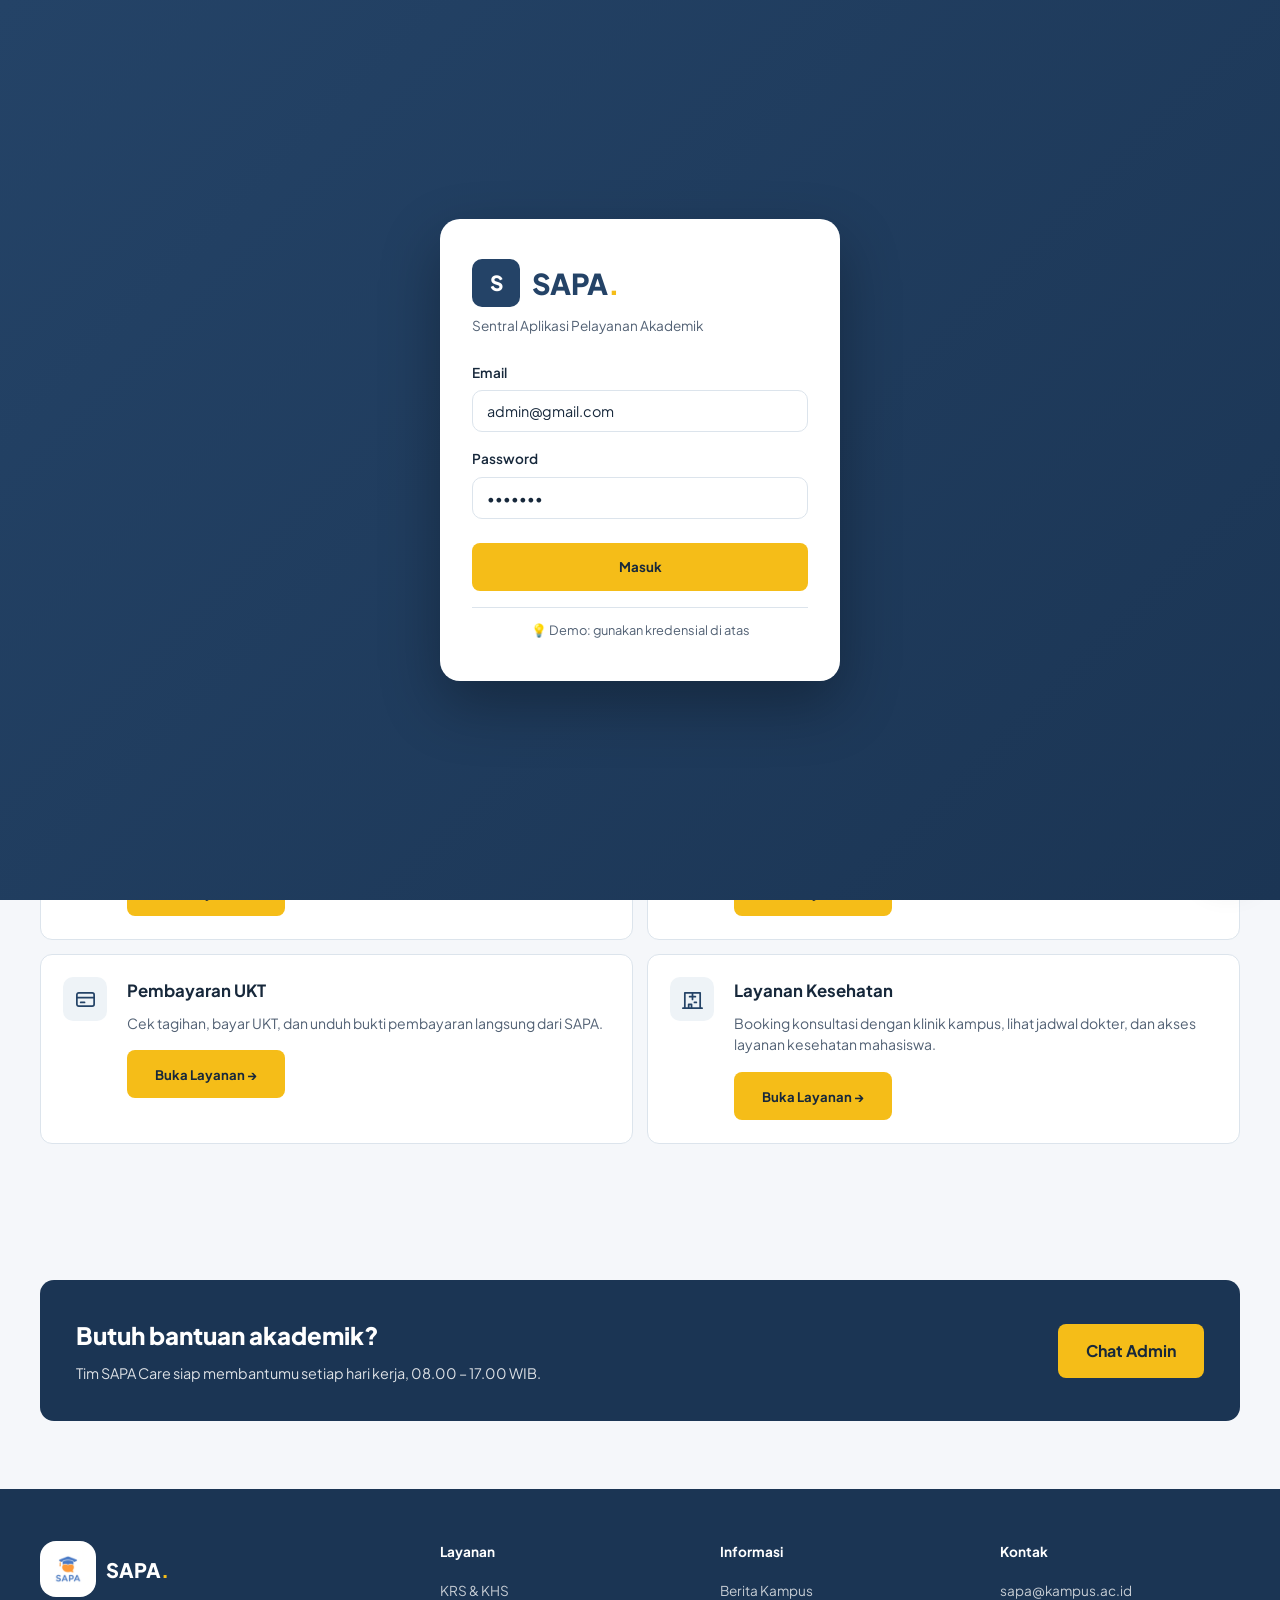
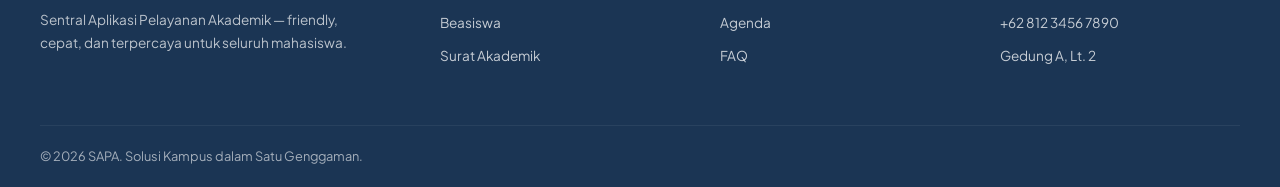
==== commit e95aee6f: "update" ====
--- a/layanan.html
+++ b/layanan.html
@@ -347,7 +347,7 @@
         </div>
       </div>
       <div class="footer-bottom container">
-        <span>© 2025 SAPA. Solusi Kampus dalam Satu Genggaman.</span>
+        <span>© 2026 SAPA. Solusi Kampus dalam Satu Genggaman.</span>
       </div>
     </footer>
 
